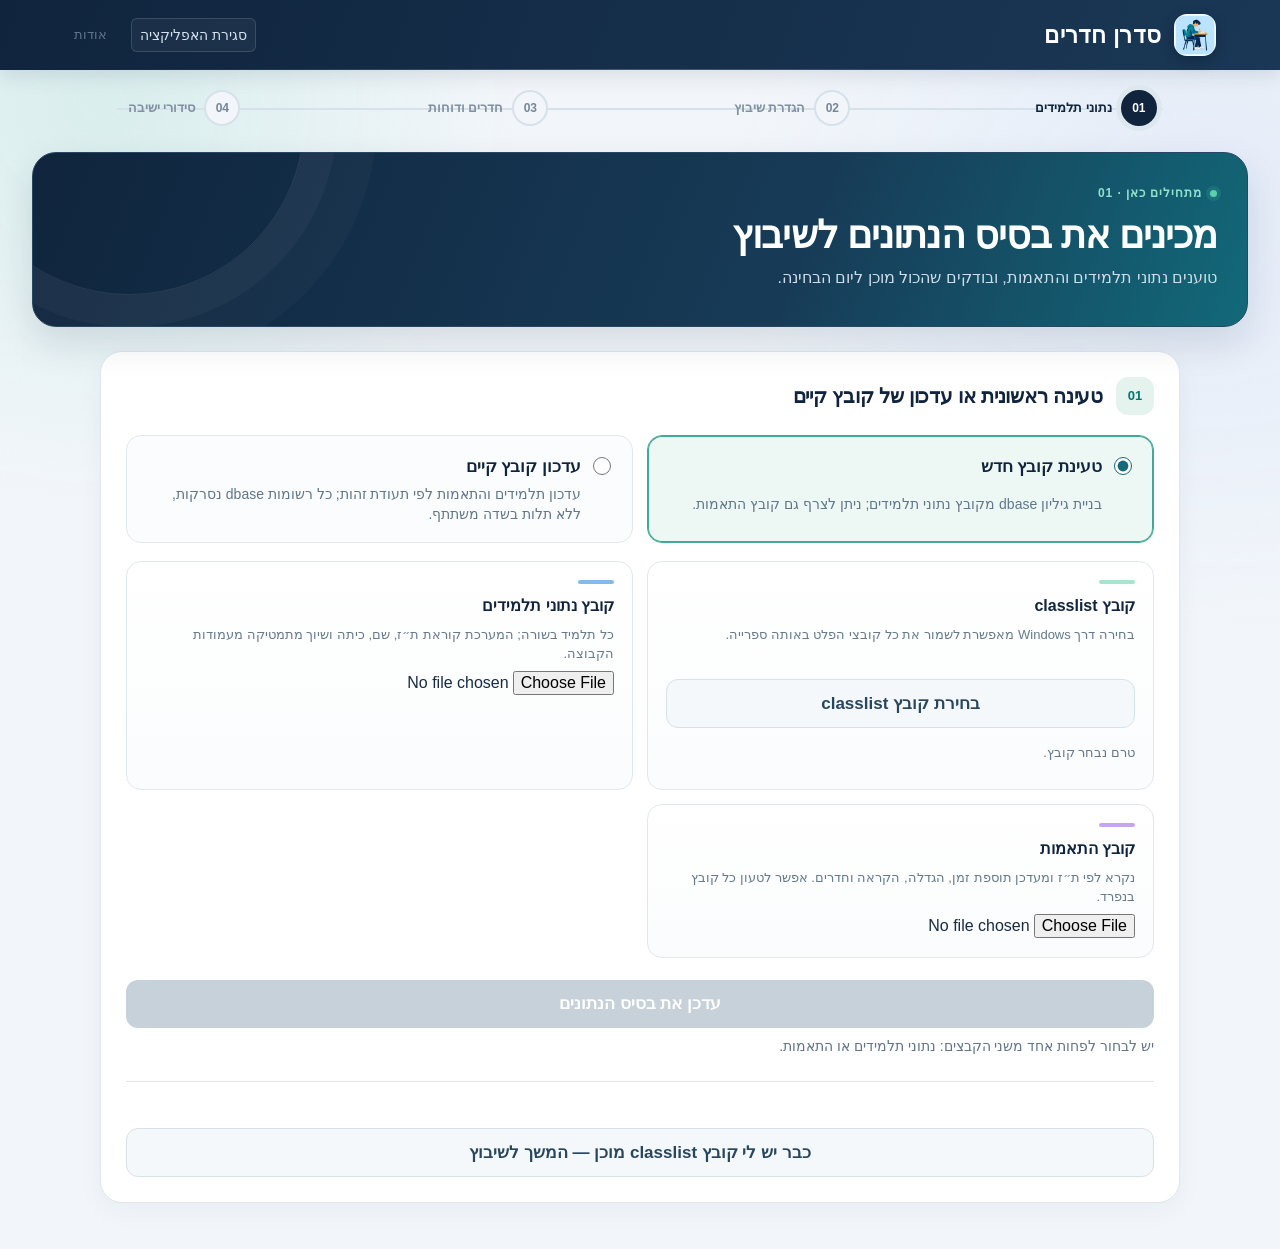
==== web/index.html @ 711d1ab4 "Release v28: handle co-taught math assignments" ====
<!doctype html>
<html lang="he" dir="rtl">
<head>
  <meta charset="utf-8">
  <meta name="viewport" content="width=device-width,initial-scale=1">
  <title>אפליקציה לשיבוץ חדרים לנבחנים</title>
  <link rel="stylesheet" href="style.css">
  <meta name="app-token" content="__TOKEN__">
</head>
<body>
  <header>
    <div class="brand"><img id="appIcon" class="mark" src="app_icon.png" alt="" width="42" height="42"><b>סדרן חדרים</b></div>
    <div class="header-actions">
      <button id="exit" class="smallbutton" type="button">סגירת האפליקציה</button>
      <button id="about" class="about-button" type="button" aria-haspopup="dialog" aria-controls="aboutDialog">אודות</button>
    </div>
  </header>
  <nav class="journey" aria-label="שלבי העבודה">
    <ol>
      <li data-journey="databaseScreen" aria-current="step"><span>01</span><b>נתוני תלמידים</b></li>
      <li data-journey="mainScreen"><span>02</span><b>הגדרת שיבוץ</b></li>
      <li data-journey="roomMapScreen"><span>03</span><b>חדרים ודוחות</b></li>
      <li data-journey="seatingScreen"><span>04</span><b>סידורי ישיבה</b></li>
    </ol>
  </nav>
  <main id="databaseScreen">
    <div class="intro database-intro">
      <span class="eyebrow">מתחילים כאן · 01</span>
      <h1>מכינים את בסיס הנתונים לשיבוץ</h1>
      <p>טוענים נתוני תלמידים והתאמות, ובודקים שהכול מוכן ליום הבחינה.</p>
    </div>
    <section class="panel database-panel">
      <div class="step"><span>01</span><h2>טעינה ראשונית או עדכון של קובץ קיים</h2></div>
      <div class="database-mode" role="radiogroup" aria-label="סוג עדכון בסיס הנתונים">
        <label><input type="radio" name="databaseMode" value="new" checked><b>טעינת קובץ חדש</b><span>בניית גיליון dbase מקובץ נתוני תלמידים; ניתן לצרף גם קובץ התאמות.</span></label>
        <label><input type="radio" name="databaseMode" value="update"><b>עדכון קובץ קיים</b><span>עדכון תלמידים והתאמות לפי תעודת זהות; כל רשומות dbase נסרקות, ללא תלות בשדה משתתף.</span></label>
      </div>
      <div class="database-files">
        <div class="file-card"><b>קובץ classlist</b><span>בחירה דרך Windows מאפשרת לשמור את כל קובצי הפלט באותה ספרייה.</span><button id="chooseDatabaseBase" type="button" class="secondary compact-button">בחירת קובץ classlist</button><p id="databaseBaseSelection" class="help">טרם נבחר קובץ.</p></div>
        <label class="file-card"><b>קובץ נתוני תלמידים</b><span>כל תלמיד בשורה; המערכת קוראת ת״ז, שם, כיתה ושיוך מתמטיקה מעמודות הקבוצה.</span><input id="studentDataFile" type="file" accept=".xlsx,.xlsm"></label>
        <label class="file-card"><b>קובץ התאמות</b><span>נקרא לפי ת״ז ומעדכן תוספת זמן, הגדלה, הקראה וחדרים. אפשר לטעון כל קובץ בנפרד.</span><input id="accommodationDataFile" type="file" accept=".xlsx,.xlsm"></label>
      </div>
      <div id="databaseError" class="error" role="alert" hidden></div>
      <button id="processDatabase" class="primary" disabled>עדכן את בסיס הנתונים</button>
      <p id="databaseStatus" class="note" role="status" aria-live="polite">יש לבחור לפחות אחד משני הקבצים: נתוני תלמידים או התאמות.</p>
      <div id="databaseSuccess" class="success" hidden><b>קובץ בסיס הנתונים מוכן.</b><p id="databaseDetails"></p><div class="button-row"><button id="openDatabaseOutput" class="secondary">פתח תיקיית פלט</button><button id="continueWithDatabase" class="primary">המשך לשיבוץ עם הקובץ המעודכן</button></div></div>
      <hr>
      <button id="skipDatabase" class="secondary">כבר יש לי קובץ classlist מוכן — המשך לשיבוץ</button>
    </section>
  </main>
  <main id="mainScreen" hidden>
    <div class="intro">
      <div class="title-and-grade">
        <div class="hero-title"><span class="eyebrow">מרכז השליטה ליום הבחינה</span><h1>שיבוץ מדויק. יום בחינה מסודר.</h1></div>
        <section class="title-grade-picker" aria-labelledby="gradeTitle">
          <b id="gradeTitle">מבחן שכבה</b>
          <div class="grade-options" role="radiogroup" aria-label="מבחן שכבה">
            <label><input type="radio" name="grade" value="י׳"> י׳</label>
            <label><input type="radio" name="grade" value="י״א"> י״א</label>
            <label><input type="radio" name="grade" value="י״ב"> י״ב</label>
          </div>
        </section>
      </div>
      <p>כל הנתונים, החדרים והדוחות הנחוצים — בתהליך אחד ברור.</p>
      <section class="schedule-compact" aria-labelledby="scheduleTitle">
          <div class="schedule-compact-header"><div><b id="scheduleTitle">חישובי זמני הבחינה</b><span>שינוי שעת התחלה או משך הבחינה מעדכן ושומר מיד</span></div><div class="schedule-header-actions"><button id="makeSchedulePdf" type="button" class="smallbutton schedule-pdf-button">צור PDF</button><button id="resetSchedule" type="button" class="smallbutton">איפוס</button></div></div>
          <form id="scheduleForm">
            <div class="schedule-wrap">
              <table class="schedule-table">
                <thead><tr><th>נתון</th><th>3א</th><th>3 יחידות</th><th>4 יחידות</th><th>5 יחידות</th></tr></thead>
                <tbody>
                  <tr class="schedule-input-row"><th>שעת התחלה</th><td><input id="start-3a" type="time" value="10:25" required aria-label="שעת התחלה 3א"></td><td><input id="start-3" type="time" value="08:45" required aria-label="שעת התחלה 3 יחידות"></td><td><input id="start-4" type="time" value="08:45" required aria-label="שעת התחלה 4 יחידות"></td><td><input id="start-5" type="time" value="10:35" required aria-label="שעת התחלה 5 יחידות"></td></tr>
                  <tr class="schedule-input-row"><th>משך בדקות</th><td><input id="duration-3a" type="number" min="1" max="600" value="100" required aria-label="משך 3א"></td><td><input id="duration-3" type="number" min="1" max="600" value="100" required aria-label="משך 3 יחידות"></td><td><input id="duration-4" type="number" min="1" max="600" value="160" required aria-label="משך 4 יחידות"></td><td><input id="duration-5" type="number" min="1" max="600" value="130" required aria-label="משך 5 יחידות"></td></tr>
                  <tr><th>סיום ללא תוספת</th><td id="end-3a-0">—</td><td id="end-3-0">—</td><td id="end-4-0">—</td><td id="end-5-0">—</td></tr>
                  <tr><th>תוספת 25%</th><td id="end-3a-25">—</td><td id="end-3-25">—</td><td id="end-4-25">—</td><td id="end-5-25">—</td></tr>
                  <tr><th>תוספת 33%</th><td id="end-3a-33">—</td><td id="end-3-33">—</td><td id="end-4-33">—</td><td id="end-5-33">—</td></tr>
                  <tr><th>תוספת 50%</th><td id="end-3a-50">—</td><td id="end-3-50">—</td><td id="end-4-50">—</td><td id="end-5-50">—</td></tr>
                </tbody>
              </table>
            </div>
            <p id="scheduleSaveStatus" class="help" role="status" aria-live="polite"></p>
          </form>
      </section>
    </div>
    <div class="workspace">
      <section class="panel">
        <div class="step"><span>02</span><h2>קובץ התלמידים</h2></div>
        <div id="gradeGate" class="info"><b>יש לבחור תחילה את שכבת המבחן בראש המסך.</b></div>
        <button id="chooseClasslist" type="button" class="secondary">בחירת קובץ classlist</button>
        <div id="fileinfo" aria-live="polite"></div>
        <p class="note">השיבוץ מתבצע בגיליון dbase עבור תלמידים המסומנים 1 בעמודה J. שיבוצים קודמים של משתתפים יוחלפו.</p>

        <div class="step"><span>03</span><h2>כללי השיבוץ</h2></div>
        <form id="settings">
          <div class="field"><label for="normal">תקרה רגילה לתלמידים בחדר</label><input id="normal" type="number" min="1" max="100" value="29" required></div>
          <div class="field"><label for="maximum">תקרה מרבית בחדר החורג</label><input id="maximum" type="number" min="1" max="100" value="32" required></div>
          <div class="field"><label for="percent">אחוז מרבי של חדרים חורגים</label><input id="percent" type="number" min="0" max="100" value="30" required></div>
          <div class="field"><label for="level">תלמידים מאותה רמת לימוד בחדר</label><input id="level" type="number" min="1" max="100" value="16" required></div>
          <div class="field"><label for="limit">מספר חדרים מרבי כולל</label><input id="limit" type="number" min="1" max="25" value="25" required></div>
          <div class="field select-field"><label for="singleDesk"><b>בודד בשולחן</b></label><select id="singleDesk"><option value="no" selected>לא</option><option value="yes">כן - מבחן מתכונת</option></select></div>
          <div id="singleDeskInfo" class="info single-desk-info" hidden><b>מצב מבחן מתכונת</b><p>החדרים המיוחדים נשארים ללא שינוי. בשאר החדרים ישובצו עד 20 תלמידים, עם יעד של עד 10 מכל סוג יחידות והקלה עד 13 לצמצום חדרים ופיצולי מורים. לצורך הספירה 3 ו־3א נחשבים סוג אחד.</p></div>
          <p class="note">מכסת החריגה מחושבת מחדרים רגילים בלבד, בעיגול מטה. חדרי כיתות 7 והחדרים המיוחדים אינם נכללים.</p>
          <details open><summary>כללים נוספים</summary><ul><li>עמודה L בלבד משמשת לסימון תלמידי חדר מצומצם; עמודה K נשמרת לשימוש עתידי.</li><li>לאחר טעינת הקובץ המערכת מציגה את מספר תלמידי החדר המצומצם ומבקשת לבחור חדר אחד או שניים.</li><li>בשני חדרים מצומצמים הפער יהיה עד 3 תלמידים; תלמידי 4/5 ירוכזו יחד ככל האפשר, ותלמידי 4/5 עם 33%/50% תוספת זמן יהיו באותו חדר.</li><li>תלמידי 4/5 עם 33%/50% תוספת זמן יוצגו לבחירת שיבוץ: הוספה למצומצם או ריכוז יחד ככל האפשר בחדרים אחרים.</li><li>חדר נפרד לפי עמודה M נשמר ללא שינוי ואינו דורש אישור נוסף.</li><li>במצב רגיל אין ערבוב 3 ו־3א בחדרים רגילים.</li><li>כל כיתת י7, יא7 או יב7 בחדר נפרד, בסוף החדרים הרגילים.</li><li>עד שני חדרים לקבוצת מורה ויחידות עם עד 32 תלמידים רגילים; עד שלושה לקבוצה גדולה יותר.</li><li>עד שלושה מורים עם קבוצות המפוצלות לשלושה חדרים.</li><li>במצב „בודד בשולחן” ניתן לשלב יותר משני סוגי יחידות בחדר, ו־3 עם 3א נספרים יחד.</li><li>השורות והמאקרו נשמרים. המאקרו אינו מורץ.</li></ul></details>
          <div id="special"></div>
        </form>
        <button id="run" class="primary" disabled>חשב שיבוץ</button>
        <button id="cancel" class="secondary" hidden>ביטול החישוב</button>
        <p id="status" role="status" aria-live="polite">בחרו קובץ כדי להתחיל.</p>
      </section>

      <section class="panel results">
        <div class="step"><span>04</span><h2>תוצאות השיבוץ</h2></div>
        <div id="error" class="error" role="alert" hidden></div>
        <div id="results"><div class="empty"><span>▦</span><h3>תוצאות השיבוץ יוצגו כאן לאחר החישוב.</h3></div></div>
        <div id="adjust" hidden>
          <hr><h2>התאמת מספר החדרים</h2>
          <p class="note">תמיד ביחס לתוצאת הבסיס. החדרים הייעודיים והמיוחדים נשארים נפרדים.</p>
          <div class="controls"><label><input type="radio" name="op" value="add" checked> הוספה</label><label><input type="radio" name="op" value="remove"> הורדה</label><label for="delta">מספר חדרים</label><input id="delta" type="number" min="1" max="24" value="2"></div>
          <p id="target"></p><button id="rebalance" class="primary">חשב מחדש ואזן</button><button id="reset" class="secondary">חזרה לשיבוץ המקורי</button>
        </div>
        <button id="openAssignmentOutput" class="primary" hidden>פתח תיקיית פלט</button>
                <p class="note">קובץ המקור נשאר ללא שינוי. תוצאות נוסחאות תלויות מתעדכנות בפתיחה ב־Excel.</p>

        <section id="matrixCopySection" class="envelopes" hidden>
          <hr><h2>מטריצת מורים וחדרים להדפסה</h2>
          <p class="note">הקובץ יהיה עותק PDF של המטריצה המוצגת במסך.</p>
          <button id="makeMatrixPdf" class="secondary">הפק מטריצת מורים וחדרים PDF</button>
          <p id="matrixPdfStatus" class="note" role="status" aria-live="polite"></p>
          <div id="matrixPdfSuccess" class="success" hidden><b>מטריצת המורים והחדרים מוכנה.</b><p id="matrixPdfDetails"></p><div class="button-row"><button id="openMatrixOutput" class="primary">פתח תיקיית פלט</button></div></div>
        </section>

        <section id="envelopeSection" class="envelopes" hidden>
          <hr><div class="step"><span>05</span><h2>הכנת דפי מעטפות</h2></div>
          <p class="note">נוצר עמוד A4 נפרד לכל חדר ובו רשימת הנבחנים וסיכום לפי יחידות לימוד.</p>
          <div class="envelope-grid envelope-grid-single">
            <div class="selected-grade-summary info">מבחן שכבה שנבחר: <b id="selectedGradeDisplay">טרם נבחרה</b></div>
            <fieldset>
              <legend>הערות לחדרים</legend>
              <div id="noteRows"></div>
              <button id="addNote" type="button" class="smallbutton">הוסף הערה נוספת</button>
              <p class="help">אפשר להוסיף עד שתי הערות. ההערה תופיע רק בחדר שנבחר.</p>
            </fieldset>
          </div>
          <button id="makePdf" class="primary" disabled>הפק דפי מעטפות PDF</button>
          <p id="pdfStatus" class="note" role="status" aria-live="polite"></p>
          <div id="pdfSuccess" class="success" hidden><b>דפי המעטפות מוכנים.</b><p id="pdfDetails"></p><div class="button-row"><button id="openOutput" class="primary">פתח תיקיית פלט</button></div></div>
        </section>
        <button id="next" class="primary next-button" hidden disabled>הבא: הגדרת מספרי החדרים</button>
        <p id="nextHelp" class="help" hidden>כפתור „הבא” יופעל לאחר הפקת דפי המעטפות.</p>
      </section>
    </div>
  </main>
  <main id="roomMapScreen" hidden>
    <div class="intro">
      <span class="eyebrow">שלב 06</span>
      <h1>הגדרת חדרי הבחינה</h1>
      <p>התאימו לכל מספר פנימי בשיבוץ את מספר החדר הפיזי בבית הספר, ולאחר מכן הפיקו דוח נפרד לכל מורה.</p>
    </div>
    <section class="panel room-map-panel">
      <div class="step"><span>06</span><h2>מספרי חדרים למבחן</h2></div>
      <p id="roomMapSummary" class="info"></p>
      <p class="note">כל השדות חובה, וכל חדר בחינה חייב להיות ייחודי. ניתן להזין מספר בלבד או תיאור כמו „י1 121”.</p>
      <div id="roomMapError" class="error" role="alert" hidden></div>
      <div class="room-map-wrap">
        <table class="room-map-table">
          <thead><tr><th>חדר מספר</th><th>חדר בחינה</th></tr></thead>
          <tbody id="roomMapRows"></tbody>
        </table>
      </div>
      <div class="wizard-actions">
        <button id="back" class="secondary">חזרה לתוצאות</button>
        <button id="makeTeacherReports" class="primary" disabled>שיבוץ תלמידים</button>
      </div>
      <p id="teacherReportsStatus" class="note" role="status" aria-live="polite"></p>
      <div id="teacherReportsSuccess" class="success" hidden><b>דוחות המורים, רשימת ההקראה וקובץ Excel המעודכן מוכנים.</b><p id="teacherReportsDetails"></p><div id="teacherFileList" class="teacher-file-list"></div><div class="button-row reports-buttons"><button id="openTeacherReports" class="primary">פתח תיקיית דוחות</button><button id="backAfterReports" class="secondary">חזרה לתוצאות</button><button id="nextToSeating" class="primary">הבא: קביעת מקומות ישיבה</button></div></div>
    </section>
  </main>
  <main id="seatingScreen" hidden>
    <div class="intro">
      <span class="eyebrow">שלב 07</span>
      <h1>קביעת מקומות ישיבה בחדרי הבחינה</h1>
      <p>המערכת מפרידה ככל האפשר בין תלמידים מאותן יחידות ומפיקה קובץ PDF אחד, עם עמוד A4 לרוחב לכל חדר שאינו חדר מיוחד.</p>
    </div>
    <section class="panel seating-panel">
      <div class="step"><span>07</span><h2>הפקת סידורי הישיבה</h2></div>
      <div class="info"><b>כללי הסידור</b><p>3 ו־3א נחשבים אותה רמה. תלמידים מאותה רמה אינם יושבים זה לצד זה, משני צדי מעבר או באלכסון. תלמיד המסומן 1 בעמודה N משובץ בשורה הקדמית. חדרים מיוחדים אינם נכללים.</p></div>
      <div id="seatingError" class="error" role="alert" hidden></div>
      <div class="wizard-actions"><button id="backToRoomMap" class="secondary">חזרה למספרי החדרים</button><button id="makeSeatingPlans" class="primary">הפק סידורי ישיבה</button></div>
      <p id="seatingStatus" class="note" role="status" aria-live="polite"></p>
      <div id="seatingSuccess" class="success" hidden><b>סידורי הישיבה מוכנים.</b><p id="seatingDetails"></p><div id="seatingFileList" class="teacher-file-list"></div><div class="button-row"><button id="openSeatingOutput" class="primary">פתח תיקיית פלט</button></div></div>
    </section>
  </main>
  <dialog id="aboutDialog" class="about-dialog" aria-labelledby="aboutTitle">
    <div class="about-heading"><h2 id="aboutTitle">אודות סדרן חדרים</h2><button id="closeAbout" class="about-close" type="button" aria-label="סגירת חלון אודות" autofocus>×</button></div>
    <p>אפליקציה לשיבוץ חדרים לנבחנים ולהכנת קובצי הבחינה.</p>
    <dl class="about-details">
      <div><dt>גרסה</dt><dd><b dir="ltr">28.0.0</b></dd></div>
      <div><dt>נוצר על ידי</dt><dd>אסי וינברגר ואייל שיף</dd></div>
      <div><dt>מערכת הפעלה</dt><dd>Windows 10 / 11, ‏64 ביט</dd></div>
    </dl>
    <h3>מה אפשר לעשות באפליקציה?</h3>
    <p>עדכון בסיס נתוני התלמידים, שיבוץ לפי כללי הבחינה, חישוב זמני הבחינה, הפקת מטריצת מורים וחדרים, דפי מעטפות, דוחות מורים, רשימת הקראה וסידורי ישיבה.</p>
    <h3>נתונים וקובצי פלט</h3>
    <p>הנתונים מעובדים במחשב המקומי בלבד. קובץ המקור נשמר ללא שינוי. הקבצים שנוצרים נשמרים לצד קובץ ה־classlist שנבחר דרך חלון Windows; כשאין נתיב מקור, הם נשמרים בתיקיית Output של האפליקציה. כפתורי „פתח תיקיית פלט” מציגים את הקבצים שנוצרו.</p>
    <p class="note">בעת דיווח על תקלה, ציינו את מספר הגרסה המופיע כאן.</p>
  </dialog>
  <script src="ui.js"></script>
</body>
</html>
---- web/style.css ----
:root{font-family:Arial,sans-serif;color:#193149;background:#eef3f8;font-size:16px;line-height:1.6}*{box-sizing:border-box}body{margin:0;min-height:100vh;display:flex;flex-direction:column}header{background:#fff;border-bottom:1px solid #dbe5ed;display:flex;justify-content:space-between;align-items:center;padding:18px 5vw}.brand{display:flex;align-items:center;gap:12px}.brand b{font-size:26px;line-height:1}.brand small{display:block;font-size:14px;color:#5b7187}.mark{width:42px;height:42px;display:block;object-fit:cover;border-radius:12px;flex:none}.privacy{font-size:14px;color:#43667c}main{max-width:1440px;width:100%;padding:34px 32px;margin:0 auto;flex:1}.eyebrow{font-size:14px;color:#176878;font-weight:bold}h1{font-size:34px;line-height:1.25;margin:8px 0}p{margin:8px 0;color:#51677d}.intro{margin-bottom:28px}.workspace{display:grid;grid-template-columns:minmax(360px,460px) minmax(0,1fr);gap:26px;align-items:start}.panel{background:#fff;border:1px solid #dce6ef;border-radius:18px;padding:26px;box-shadow:0 5px 20px #163d6406}.step{display:flex;align-items:center;gap:12px;margin-bottom:18px}.step>span{font-size:14px;font-weight:bold;color:#287080;border:1px solid #cfe0e9;padding:2px 8px;border-radius:7px}h2{font-size:20px;margin:0}.drop{display:flex;align-items:center;text-align:center;flex-direction:column;border:2px dashed #a9c4d6;border-radius:12px;background:#f5f9fc;padding:25px 15px;cursor:pointer}.drop:hover,.drop.over{border-color:#146d82;background:#eef8fa}.drop>span:not(.upload){font-size:14px;color:#567085}.upload{font-size:32px;color:#176878}.drop input{max-width:100%;font-size:14px;margin-top:16px}.field{display:flex;justify-content:space-between;align-items:center;gap:14px;margin:12px 0}.field label{font-size:15px}.field input[type=number]{width:80px;padding:9px;border:1px solid #b6c9d7;border-radius:7px;font-size:16px;color:#193149}.field input[type=checkbox]{width:20px;height:20px;accent-color:#176878}.note{font-size:14px;color:#60768b}.settings-section{padding:10px 0;border-bottom:1px solid #e3ebf1}.primary,.secondary{width:100%;font-size:17px;font-weight:bold;border:0;border-radius:9px;padding:13px 18px;cursor:pointer;margin-top:22px}.primary{background:#163d64;color:white}.primary:hover{background:#20557e}.primary:disabled{background:#c2cdd7;cursor:not-allowed}.secondary{background:#e9f1f7;color:#193149}.empty{text-align:center;padding:85px 30px}.empty>span{font-size:70px;color:#bfd0df}.empty h3{font-size:22px;margin:12px 0}.empty p{max-width:360px;margin:auto}.summary{display:grid;grid-template-columns:repeat(3,1fr);gap:12px;margin:20px 0}.stat{background:#f0f6fa;padding:16px;border-radius:10px}.stat b{font-size:30px;display:block;line-height:1.2;color:#163d64}.stat span{font-size:14px;color:#577085}.success,.error,.info{border-radius:9px;padding:12px 15px;font-size:15px;margin:14px 0}.success{background:#e9f7f0;color:#205c44}.error{background:#fff0ed;color:#9c3529}.info{background:#eef4fb;color:#315977}.tablewrap{overflow-x:auto}table{width:100%;border-collapse:collapse;font-size:15px}th{text-align:right;color:#61798f;font-weight:normal;background:#f6f8fa}td,th{padding:12px 9px;border-bottom:1px solid #e3ebf1}tbody tr:hover{background:#f8fbfd}.loadbar{height:5px;background:#e3edf4;border-radius:5px;overflow:hidden}.loadbar span{height:100%;width:40%;display:block;background:#27788f;animation:progress 1.6s infinite}@keyframes progress{to{transform:translateX(-250%)}}details{margin-top:16px}summary{cursor:pointer;color:#315977;font-weight:bold}footer{font-size:14px;color:#647a8d;margin-top:24px;text-align:center}#fileinfo{margin:16px 0 28px;overflow-wrap:anywhere}#status{font-size:14px;white-space:pre-line}button:focus-visible,input:focus-visible,select:focus-visible,summary:focus-visible{outline:3px solid #e8a62f;outline-offset:3px}.badge{font-size:13px;background:#fff1d5;color:#82561b;border-radius:5px;padding:2px 5px}a.download{display:block;text-align:center;text-decoration:none}@media(max-width:850px){.workspace{grid-template-columns:1fr}main{padding:24px 16px}h1{font-size:28px}.panel{padding:20px}.privacy{max-width:140px}.empty{padding:40px 15px}.summary{gap:7px}.stat{padding:12px}}

.controls{display:flex;align-items:center;gap:14px;flex-wrap:wrap;margin-top:16px}.controls input[type=number]{width:75px;font-size:16px;padding:8px}.smallbutton{font-size:14px;padding:8px;border:1px solid #bccbd8;border-radius:6px;background:white;color:#23435f}#error{white-space:pre-line}header{gap:12px;flex-wrap:wrap}li{margin:7px 0}hr{border:0;border-top:1px solid #dde5ed;margin:24px 0}
.matrix-section{margin:24px 0}.matrix-section h3{font-size:20px;margin:0}.matrixwrap{direction:rtl;overflow:auto;max-width:100%;max-height:560px;border:1px solid #9eb3c4;border-radius:9px;background:white}.matrix{direction:rtl;width:max-content;min-width:100%;border-collapse:separate;border-spacing:0;font-size:14px}.matrix th,.matrix td{min-width:46px;height:36px;padding:6px;border-left:1px solid #aab7c2;border-bottom:1px solid #aab7c2;text-align:center;background:#fff}.matrix thead th{position:sticky;top:0;z-index:5;background:#c9dff0;color:#17324d;font-weight:bold}.matrix .sticky-name{position:sticky;right:0;min-width:150px;max-width:150px;text-align:right;z-index:3;background:#fff}.matrix .sticky-unit{position:sticky;right:150px;min-width:65px;z-index:3;background:#fff}.matrix .sticky-total{position:sticky;right:215px;min-width:65px;z-index:3;background:#fff}.matrix thead .sticky-name,.matrix thead .sticky-unit,.matrix thead .sticky-total{z-index:8;background:#c9dff0}.matrix td.total,.matrix tr.grand th,.matrix tr.grand td{background:#fff200;font-weight:bold}.matrix .over{background:#ffd7d2!important;color:#8b241c;font-weight:bold}.matrix .check{background:#e5f3df;font-weight:bold}.matrix tbody tr:hover td,.matrix tbody tr:hover th{filter:brightness(.97)}
.envelopes{margin-top:26px}.envelope-grid{display:grid;grid-template-columns:minmax(190px,.7fr) minmax(300px,1.3fr);gap:16px}.envelopes fieldset{border:1px solid #d5e1ea;border-radius:12px;padding:16px;min-width:0}.envelopes legend{font-weight:bold;color:#274b68;padding:0 7px}.grade-options{display:flex;gap:9px;flex-wrap:wrap}.grade-options label{border:1px solid #b8cbd9;border-radius:8px;padding:9px 13px;background:#f8fbfd;cursor:pointer}.grade-options input{width:18px;height:18px;vertical-align:middle;accent-color:#163d64}.help{font-size:13px;color:#62798d}.note-row{display:grid;grid-template-columns:110px minmax(180px,1fr) auto;gap:8px;align-items:start;margin-bottom:12px}.note-row label{display:grid;grid-template-rows:24px 42px auto;gap:4px;font-size:14px}.note-row select,.note-row input{font:inherit;color:#193149;border:1px solid #b6c9d7;border-radius:7px;padding:9px;width:100%;height:42px;background:white}.note-row small{font-size:12px;color:#6a7f91;text-align:left}.note-row .smallbutton{height:42px;margin:28px 0 0}.button-row{display:grid;grid-template-columns:repeat(3,1fr);gap:9px}.button-row .primary,.button-row .secondary{margin-top:8px;font-size:15px;padding:10px}body>footer{background:#fff;border-top:1px solid #dbe5ed;padding:14px 20px;margin:24px 0 0;color:#526b80;font-weight:bold}@media(max-width:700px){.envelope-grid{grid-template-columns:1fr}.note-row{grid-template-columns:1fr}.note-row .smallbutton{margin:0}.button-row{grid-template-columns:1fr}}
.next-button{margin-top:30px}.room-map-panel{max-width:820px;margin:0 auto}.room-map-wrap{max-height:52vh;overflow:auto;border:1px solid #afbfcc;border-radius:10px}.room-map-table{table-layout:fixed}.room-map-table th{position:sticky;top:0;z-index:2;background:#c9dff0;color:#17324d;font-weight:bold;text-align:center}.room-map-table td{text-align:center;padding:8px}.room-map-table td:first-child{width:38%;font-weight:bold;background:#f6f9fb}.room-map-table input{width:min(100%,320px);font:inherit;color:#193149;border:1px solid #9eb4c5;border-radius:7px;padding:9px 11px;background:#fff}.room-map-table input:invalid{border-color:#b64a3b}.wizard-actions{display:grid;grid-template-columns:1fr 2fr;gap:12px;margin-top:18px}.wizard-actions .primary,.wizard-actions .secondary{margin-top:0}@media(max-width:600px){.wizard-actions{grid-template-columns:1fr}.room-map-table td:first-child{width:32%}}
.reports-buttons{grid-template-columns:repeat(2,1fr)}@media(max-width:600px){.reports-buttons{grid-template-columns:1fr}}
.teacher-file-list{max-height:180px;overflow:auto;background:#fff;border:1px solid #cae2d6;border-radius:8px;padding:9px 14px;margin:10px 0}.teacher-file-list ul{margin:5px 0;padding-right:22px}.teacher-file-list li{font-size:13px;overflow-wrap:anywhere}

.schedule-panel{max-width:1050px;margin:0 auto}.schedule-wrap{overflow-x:auto;border:1px solid #9eb3c4;border-radius:10px}.schedule-table{table-layout:fixed;min-width:720px}.schedule-table th,.schedule-table td{text-align:center;border-left:1px solid #aab7c2}.schedule-table thead th{background:#bdd7ee;color:#17324d;font-weight:bold}.schedule-table tbody th{width:210px;text-align:right;background:#f5f8fb;font-weight:bold}.schedule-table input{width:100%;min-width:92px;text-align:center;font:inherit;font-weight:bold;color:#193149;border:1px solid #9eb4c5;border-radius:7px;padding:8px;background:#fff}.schedule-table td:not(:has(input)){font-weight:bold;font-size:17px}.schedule-actions{display:grid;grid-template-columns:1fr 2fr;gap:12px;margin-top:20px}.schedule-actions .primary,.schedule-actions .secondary{margin-top:0}@media(max-width:650px){.schedule-actions{grid-template-columns:1fr}.schedule-table{min-width:660px}}

.title-and-grade{display:flex;align-items:center;gap:24px;flex-wrap:wrap}.title-and-grade h1{margin-left:0}.title-grade-picker{display:flex;align-items:center;gap:10px;padding-right:20px;border-right:1px solid #d3e0e9}.title-grade-picker>b{font-size:34px;line-height:1.25;white-space:nowrap;color:#193149}.title-grade-picker .grade-options{gap:6px}.title-grade-picker .grade-options label{display:flex;align-items:center;justify-content:center;gap:4px;min-width:58px;min-height:38px;padding:5px 9px;border-color:#c7d7e3;background:#fff;font-weight:bold}.title-grade-picker .grade-options label:has(input:checked){border-color:#176878;background:#eaf5f7;color:#124e5c;box-shadow:inset 0 0 0 1px #176878}.title-grade-picker .grade-options input{width:16px;height:16px}.schedule-compact{width:50%;max-width:680px;min-width:560px;margin-top:20px;padding:14px 16px;overflow:hidden;background:#fff;border:1px solid #dce6ef;border-radius:16px;box-shadow:0 5px 20px #163d6406}.schedule-compact-header{display:flex;align-items:flex-start;justify-content:space-between;gap:12px;margin-bottom:10px}.schedule-compact-header>div:first-child{display:flex;flex-direction:column;line-height:1.35}.schedule-compact-header b{font-size:16px;color:#193149}.schedule-compact-header span{font-size:12px;color:#60768b;margin-top:2px}.schedule-header-actions{display:flex;direction:rtl;gap:7px;flex-shrink:0}.schedule-compact-header .smallbutton{white-space:nowrap;color:#315977;background:#f8fbfd;padding:6px 9px}.schedule-compact-header .schedule-pdf-button{background:#163d64;color:#fff;border-color:#163d64}.schedule-compact-header .schedule-pdf-button:hover{background:#20557e}.schedule-compact-header .schedule-pdf-button:disabled{background:#c2cdd7;border-color:#c2cdd7}.schedule-compact .schedule-wrap{border:1px solid #d7e3ec;border-radius:9px;overflow-x:auto}.schedule-compact .schedule-table{width:100%;min-width:520px;table-layout:fixed;font-size:12px}.schedule-compact .schedule-table th,.schedule-compact .schedule-table td{height:30px;padding:3px 5px;border-left:1px solid #d7e3ec;border-bottom:1px solid #e3ebf1;text-align:center}.schedule-compact .schedule-table tr:last-child>*{border-bottom:0}.schedule-compact .schedule-table tr>*:last-child{border-left:0}.schedule-compact .schedule-table thead th{background:#d8e8f4;color:#17324d;font-size:12px;font-weight:bold}.schedule-compact .schedule-table tbody th{width:124px;text-align:right;background:#f5f8fb;color:#38536a;font-weight:bold;white-space:nowrap}.schedule-compact .schedule-table tbody tr:nth-child(even):not(.schedule-input-row) td{background:#f8fbfd}.schedule-compact .schedule-table input{width:100%;min-width:62px;height:25px;padding:1px 3px;text-align:center;font:inherit;font-size:12px;font-weight:bold;color:#193149;border:1px solid #afc4d3;border-radius:5px;background:#fff}.schedule-compact .schedule-table input:hover{border-color:#6e98ad}.schedule-compact .schedule-table td:not(:has(input)){font-size:13px;font-weight:bold;color:#183b59}.schedule-compact #scheduleSaveStatus{min-height:16px;margin:5px 2px 0}.select-field select{min-width:145px;padding:9px 10px;border:1px solid #b6c9d7;border-radius:7px;background:#fff;color:#193149;font-size:15px}.single-desk-info p{margin:4px 0 0;color:inherit}.envelope-grid-single{grid-template-columns:1fr}.selected-grade-summary{grid-column:1/-1;margin:0}.envelope-grid-single fieldset{width:100%}@media(max-width:900px){.schedule-compact{width:100%;max-width:none;min-width:0}.title-grade-picker{padding-right:0;border-right:0;width:100%}}@media(max-width:650px){.title-and-grade{gap:8px}.title-grade-picker{align-items:flex-start;flex-direction:column}.schedule-compact{padding:12px}.schedule-compact-header{flex-direction:column}.schedule-header-actions{align-self:stretch}.schedule-header-actions .smallbutton{flex:1}.schedule-compact .schedule-table{min-width:500px}}

.database-panel,.seating-panel{max-width:980px;margin:0 auto}.database-intro{padding-bottom:24px}.database-mode{display:grid;grid-template-columns:1fr 1fr;gap:14px;margin:18px 0}.database-mode label{display:grid;grid-template-columns:24px 1fr;column-gap:9px;align-items:start;padding:16px;border:1px solid #c3d3df;border-radius:12px;background:#f8fbfd;cursor:pointer}.database-mode label:has(input:checked){border-color:#176878;background:#edf7f8;box-shadow:inset 0 0 0 1px #176878}.database-mode input{grid-row:1/3;width:18px;height:18px;accent-color:#176878}.database-mode b{font-size:17px;color:#1f425f}.database-mode span{font-size:14px;color:#60768b;margin-top:3px}.database-files{display:grid;grid-template-columns:1fr 1fr;gap:14px}.file-card{display:flex;flex-direction:column;gap:7px;padding:17px;border:1px dashed #8eabbc;border-radius:12px;background:#fff}.file-card b{font-size:16px;color:#244a67}.file-card span{font-size:13px;color:#647a8d;min-height:38px}.file-card input{font:inherit;max-width:100%}.database-panel .button-row{grid-template-columns:1fr 1fr}.seating-panel .info p{margin:5px 0 0}@media(max-width:700px){.database-mode,.database-files,.database-panel .button-row{grid-template-columns:1fr}}

.permanent-reminder{max-width:980px}.compact-button{margin-top:8px}.choice-row,.choice-stack{display:flex;gap:12px;flex-wrap:wrap;margin-top:10px}.choice-row label,.choice-stack label{display:flex;gap:7px;align-items:center;padding:8px 11px;border:1px solid #b8cbd9;border-radius:8px;background:#fff}.choice-stack{flex-direction:column}.extra-time-box table{margin-top:10px}.extra-time-box th,.extra-time-box td{font-size:14px}.database-files .file-card .secondary{width:auto}.database-files .help{overflow-wrap:anywhere}@media(max-width:650px){.title-grade-picker>b{font-size:28px}}

/* A calm, polished control room for exam-day preparation. */
:root{font-family:"Arial", "Noto Sans Hebrew",sans-serif;color:#172b45;background:#f2f6fa;font-size:16px;line-height:1.55;--ink:#172b45;--muted:#60738a;--navy:#10243d;--navy-soft:#1a3856;--teal:#0b8387;--teal-dark:#086a73;--line:#dce5ec;--surface:#fff;--surface-tint:#f6f9fb;--accent:#a6e3d0}
body{background:radial-gradient(ellipse at 8% 8%,#d9eeed 0,transparent 26rem),radial-gradient(ellipse at 94% 18%,#e3ebf8 0,transparent 30rem),#f2f6fa;color:var(--ink)}
header{position:relative;background:linear-gradient(110deg,#10243d,#1a3856);border:0;padding:14px max(5vw,24px);color:#fff;box-shadow:0 5px 20px #10243d20}
header:after{content:"";position:absolute;bottom:0;right:5vw;left:5vw;height:1px;background:linear-gradient(90deg,transparent,#ffffff35,transparent)}
.brand{gap:13px}.brand b{color:#fff;font-size:23px;letter-spacing:.01em}.mark{border-radius:13px;box-shadow:0 4px 14px #07172866}
.header-actions{gap:9px}.header-actions #exit{color:#d5e1ed;background:#ffffff0b;border-color:#ffffff24}.header-actions #exit:hover{background:#ffffff17;color:#fff;border-color:#ffffff4d}
.about-button{color:#d4e4ee;border-color:#ffffff20;border-radius:999px;padding:7px 13px}.about-button:hover{color:#fff;background:#ffffff14;border-color:#ffffff4d}
.journey{max-width:1440px;margin:20px auto 0;padding:0 32px;width:100%}.journey ol{list-style:none;display:grid;grid-template-columns:repeat(4,minmax(0,1fr));padding:0;margin:0;position:relative;isolation:isolate}.journey ol:before{content:"";height:2px;position:absolute;z-index:-1;top:18px;right:7%;left:7%;background:#d6e1e9}.journey li{display:flex;justify-content:center;align-items:center;gap:9px;color:#8191a2;font-size:13px;padding:0 7px;margin:0;white-space:nowrap}.journey li>span{display:grid;place-items:center;width:36px;height:36px;border:2px solid #d6e1e9;border-radius:50%;background:#f2f6fa;color:#73869b;font-size:12px;font-weight:700;transition:all .18s ease}.journey li.is-current{color:var(--navy);font-weight:700}.journey li.is-current>span{background:var(--navy);border-color:var(--navy);color:#fff;box-shadow:0 0 0 5px #dce7ee}.journey li.is-complete{color:#187c71}.journey li.is-complete>span{background:#e1f4ee;border-color:#87cdb7;color:#187c71}
main{max-width:1440px;padding:26px 32px 46px}.intro{margin-bottom:24px}.eyebrow{display:inline-flex;align-items:center;gap:8px;color:#91e1ca;font-size:12px;letter-spacing:.08em;font-weight:700;text-transform:uppercase}.eyebrow:before{content:"";width:7px;height:7px;border-radius:50%;background:#5ad0ab;box-shadow:0 0 0 4px #5ad0ab25}
h1{color:var(--ink);font-size:clamp(28px,3vw,38px);letter-spacing:-.025em;line-height:1.2}.intro>p{color:var(--muted);font-size:16px}
#databaseScreen>.intro,#roomMapScreen>.intro,#seatingScreen>.intro,#mainScreen>.intro{position:relative;isolation:isolate;overflow:hidden;color:#fff;background:linear-gradient(112deg,#10243d 0%,#173b57 63%,#126979 100%);border:1px solid #284762;border-radius:24px;padding:27px 30px;box-shadow:0 16px 36px #10243d20}
#databaseScreen>.intro:after,#roomMapScreen>.intro:after,#seatingScreen>.intro:after,#mainScreen>.intro:after{content:"";position:absolute;z-index:-1;width:350px;height:350px;top:-210px;left:-80px;border:1px solid #ffffff16;border-radius:50%;box-shadow:0 0 0 32px #ffffff08,0 0 0 72px #ffffff06}
#databaseScreen>.intro h1,#roomMapScreen>.intro h1,#seatingScreen>.intro h1,#mainScreen>.intro h1{color:#fff}
#databaseScreen>.intro p,#roomMapScreen>.intro p,#seatingScreen>.intro p,#mainScreen>.intro>p{color:#d0dce7}
#mainScreen>.intro{display:grid;grid-template-columns:minmax(300px,.85fr) minmax(500px,1.15fr);grid-template-rows:auto auto;gap:5px 26px;align-items:center;padding:25px 28px}
#mainScreen .title-and-grade{grid-column:1;grid-row:1;display:flex;flex-direction:column;align-items:flex-start;gap:16px}
#mainScreen .hero-title h1{max-width:470px;margin:6px 0 0;font-size:clamp(29px,3.2vw,42px)}
#mainScreen>.intro>p{grid-column:1;grid-row:2;margin:0;max-width:450px;font-size:15px}
#mainScreen .title-grade-picker{width:100%;padding:0;border:0;display:flex;flex-direction:column;align-items:flex-start;gap:9px}
#mainScreen .title-grade-picker>b{color:#dbe7ef;font-size:14px;font-weight:600;line-height:1.4}
#mainScreen .title-grade-picker .grade-options{gap:8px}
#mainScreen .title-grade-picker .grade-options label{min-width:62px;min-height:42px;border:1px solid #ffffff35;background:#ffffff0c;color:#eef6fa;border-radius:11px}
#mainScreen .title-grade-picker .grade-options label:has(input:checked){color:#10243d;background:#a6e3d0;border-color:#a6e3d0;box-shadow:0 5px 14px #09182b40}
#mainScreen .title-grade-picker input{accent-color:#0b8387}
.schedule-compact{grid-column:2;grid-row:1/span 2;width:100%;max-width:none;min-width:0;margin:0;background:#fff;border:1px solid #ffffff70;border-radius:18px;padding:15px 17px;box-shadow:0 12px 30px #08192c35}
.schedule-compact-header b{color:var(--navy)}.schedule-compact-header span{color:var(--muted)}.schedule-compact .schedule-table thead th{background:#e9f2f5;color:#31516a}.schedule-compact .schedule-table tbody th{background:#f7f9fb;color:#496176}.schedule-compact .schedule-table td:not(:has(input)){color:#1d405c}
.workspace{gap:22px}.panel{background:var(--surface);border:1px solid #dfe7ed;border-radius:20px;padding:25px;box-shadow:0 8px 26px #18334b0b;transition:box-shadow .18s ease,border-color .18s ease}.panel:hover{border-color:#cfdae3;box-shadow:0 12px 30px #18334b12}
.step{gap:13px;margin-bottom:20px}.step>span{display:grid;place-items:center;min-width:38px;height:38px;padding:0;border:0;border-radius:12px;background:#e5f3ef;color:#08756f;font-size:13px}.step h2{color:var(--navy);font-size:20px;letter-spacing:-.01em}
.database-panel,.seating-panel,.room-map-panel{max-width:1080px;border-radius:22px}.database-mode label{background:#fbfcfd;border:1px solid #e0e8ee;border-radius:15px;padding:18px;transition:all .18s ease}.database-mode label:hover,.file-card:hover{border-color:#93c8bd;box-shadow:0 5px 16px #0d716d0c}.database-mode label:has(input:checked){background:#edf8f5;border-color:#42a994;box-shadow:inset 0 0 0 1px #42a994}.database-mode b,.file-card b{color:var(--navy)}.database-mode span,.file-card span{line-height:1.45}
.file-card{border:1px solid #dfe8ee;border-radius:15px;background:linear-gradient(180deg,#fff,#fbfcfd);padding:18px;transition:all .18s ease}.file-card:before{content:"";width:36px;height:4px;border-radius:99px;background:#a6e3d0;margin-bottom:3px}.database-files .file-card:nth-child(2):before{background:#84b9e9}.database-files .file-card:nth-child(3):before{background:#c5a6ed}
.primary,.secondary{border-radius:12px;min-height:48px;transition:transform .15s ease,box-shadow .15s ease,background .15s ease}.primary{background:linear-gradient(100deg,#0b8387,#126c80);box-shadow:0 6px 14px #0b83872b}.primary:hover{background:linear-gradient(100deg,#087177,#105a70);transform:translateY(-1px);box-shadow:0 9px 18px #0b838735}.primary:disabled{background:#c7d1d9;box-shadow:none}.secondary{border:1px solid #d6e1e8;background:#f5f8fa;color:#29465f}.secondary:hover{background:#eaf2f4;border-color:#b8d4d4;transform:translateY(-1px)}
input:not([type=radio]):not([type=checkbox]):not([type=file]),select{border-color:#cbd8e1;border-radius:9px;transition:border-color .15s ease,box-shadow .15s ease}input:not([type=radio]):not([type=checkbox]):not([type=file]):focus,select:focus{border-color:#168c87;box-shadow:0 0 0 3px #168c871c;outline:none}
.info{background:#eef6fa;color:#315977;border:1px solid #dcebf1;border-radius:13px}.success{background:#eaf7f1;color:#205c44;border:1px solid #cdebdc;border-radius:13px}.error{border:1px solid #f3cfc7;border-radius:13px}.note{line-height:1.55;color:#61758a}
details{border:1px solid #e1e9ee;border-radius:13px;padding:13px 16px;background:#fbfcfd}summary{color:#234d65}details[open] summary{margin-bottom:8px}details ul{padding-inline-start:22px}
table{border-color:#e2e9ee}th{background:#f1f6f8;color:#496277}td,th{border-color:#e5ebef}tbody tr:hover{background:#f3f9f8}.room-map-wrap,.matrixwrap,.schedule-wrap{border-color:#d8e3e9;border-radius:13px;box-shadow:0 3px 12px #10243d08}.room-map-table th,.matrix thead th{background:#e9f2f5;color:#294b63}
.empty{padding:70px 30px}.empty>span{display:grid;place-items:center;width:76px;height:76px;margin:0 auto 18px;border-radius:24px;background:#edf6f5;color:#18877e;font-size:42px}.empty h3{color:var(--navy);font-size:20px}
.summary{gap:14px}.stat{border:1px solid #e2ebef;border-radius:14px;background:linear-gradient(150deg,#f5f9fa,#edf5f5)}.stat b{color:#0b7477}.stat span{line-height:1.4}
.matrixwrap{box-shadow:0 4px 16px #10243d0a}.matrix th,.matrix td{border-color:#e0e7ec}.matrix td.total,.matrix tr.grand th,.matrix tr.grand td{background:#dff2ec;color:#124f4c}
.wizard-actions{gap:12px}.teacher-file-list{border:1px solid #dbeae4;border-radius:13px;background:#f6fbf8}.envelopes fieldset{border-color:#dce6eb;border-radius:14px}.envelopes legend{color:#274b68}
button:focus-visible,input:focus-visible,select:focus-visible,summary:focus-visible{outline:3px solid #f2b746;outline-offset:3px}
@media(max-width:950px){#mainScreen>.intro{grid-template-columns:minmax(0,1fr) minmax(0,1fr);gap:16px}.schedule-compact{grid-column:1/-1;grid-row:3}.workspace{grid-template-columns:minmax(0,1fr) minmax(0,1fr)}}
@media(max-width:700px){header{padding:13px 17px}.brand b{font-size:20px}.journey{padding:0 14px;margin-top:14px}.journey ol{grid-template-columns:repeat(4,minmax(76px,1fr));overflow-x:auto;padding:2px 0 7px}.journey ol:before{top:17px;right:12%;left:12%}.journey li{flex-direction:column;gap:3px;font-size:10px;padding:0 2px}.journey li>span{width:34px;height:34px}.journey li b{overflow:hidden;text-overflow:ellipsis;max-width:100%}main{padding:18px 14px 32px}#databaseScreen>.intro,#roomMapScreen>.intro,#seatingScreen>.intro,#mainScreen>.intro{padding:22px 20px;border-radius:20px}#mainScreen>.intro{grid-template-columns:1fr;grid-template-rows:auto;gap:10px}.schedule-compact{grid-column:1;grid-row:auto;padding:13px 11px}.workspace{grid-template-columns:1fr;gap:15px}.panel{padding:19px;border-radius:17px}.database-mode,.database-files,.database-panel .button-row{grid-template-columns:1fr}.title-grade-picker .grade-options{width:100%}.schedule-compact .schedule-table{min-width:490px}.summary{grid-template-columns:1fr 1fr}.wizard-actions{grid-template-columns:1fr}.button-row{grid-template-columns:1fr}}
@media(prefers-reduced-motion:reduce){*,*:before,*:after{scroll-behavior:auto!important;animation-duration:.01ms!important;animation-iteration-count:1!important;transition-duration:.01ms!important}}

.header-actions{display:flex;align-items:center;gap:14px;margin-inline-start:auto}
.about-button{font:inherit;font-size:13px;color:#60768b;background:transparent;border:1px solid transparent;border-radius:6px;padding:7px 9px;cursor:pointer}
.about-button:hover{color:#193149;background:#f0f5f9;border-color:#dbe5ed}
.about-dialog{width:min(560px,calc(100% - 32px));max-height:calc(100dvh - 40px);overflow:auto;border:1px solid #dce6ef;border-radius:16px;padding:24px;color:#193149;background:#fff;box-shadow:0 12px 48px #163d6433;line-height:1.6}
.about-dialog::backdrop{background:#102b4566}
.about-heading{display:flex;align-items:center;justify-content:space-between;gap:12px}
.about-close{font:inherit;font-size:24px;line-height:1;width:36px;height:36px;border:1px solid #dbe5ed;border-radius:7px;color:#51677d;background:#f6f8fa;cursor:pointer;flex-shrink:0}
.about-details{margin:18px 0;padding:12px 16px;border-radius:10px;background:#f0f6fa}
.about-details>div{display:flex;gap:16px;padding:5px 0}.about-details dt{min-width:108px;font-weight:bold}.about-details dd{margin:0}
.about-dialog h3{font-size:16px;margin:18px 0 4px}.about-dialog p{font-size:15px}.about-dialog .note{font-size:13px;margin-top:18px}
@media(max-width:480px){header{padding:14px 16px}.brand b{font-size:22px}.header-actions{gap:6px}.about-dialog{padding:18px}.about-details{padding:10px}.about-details dt{min-width:92px}}
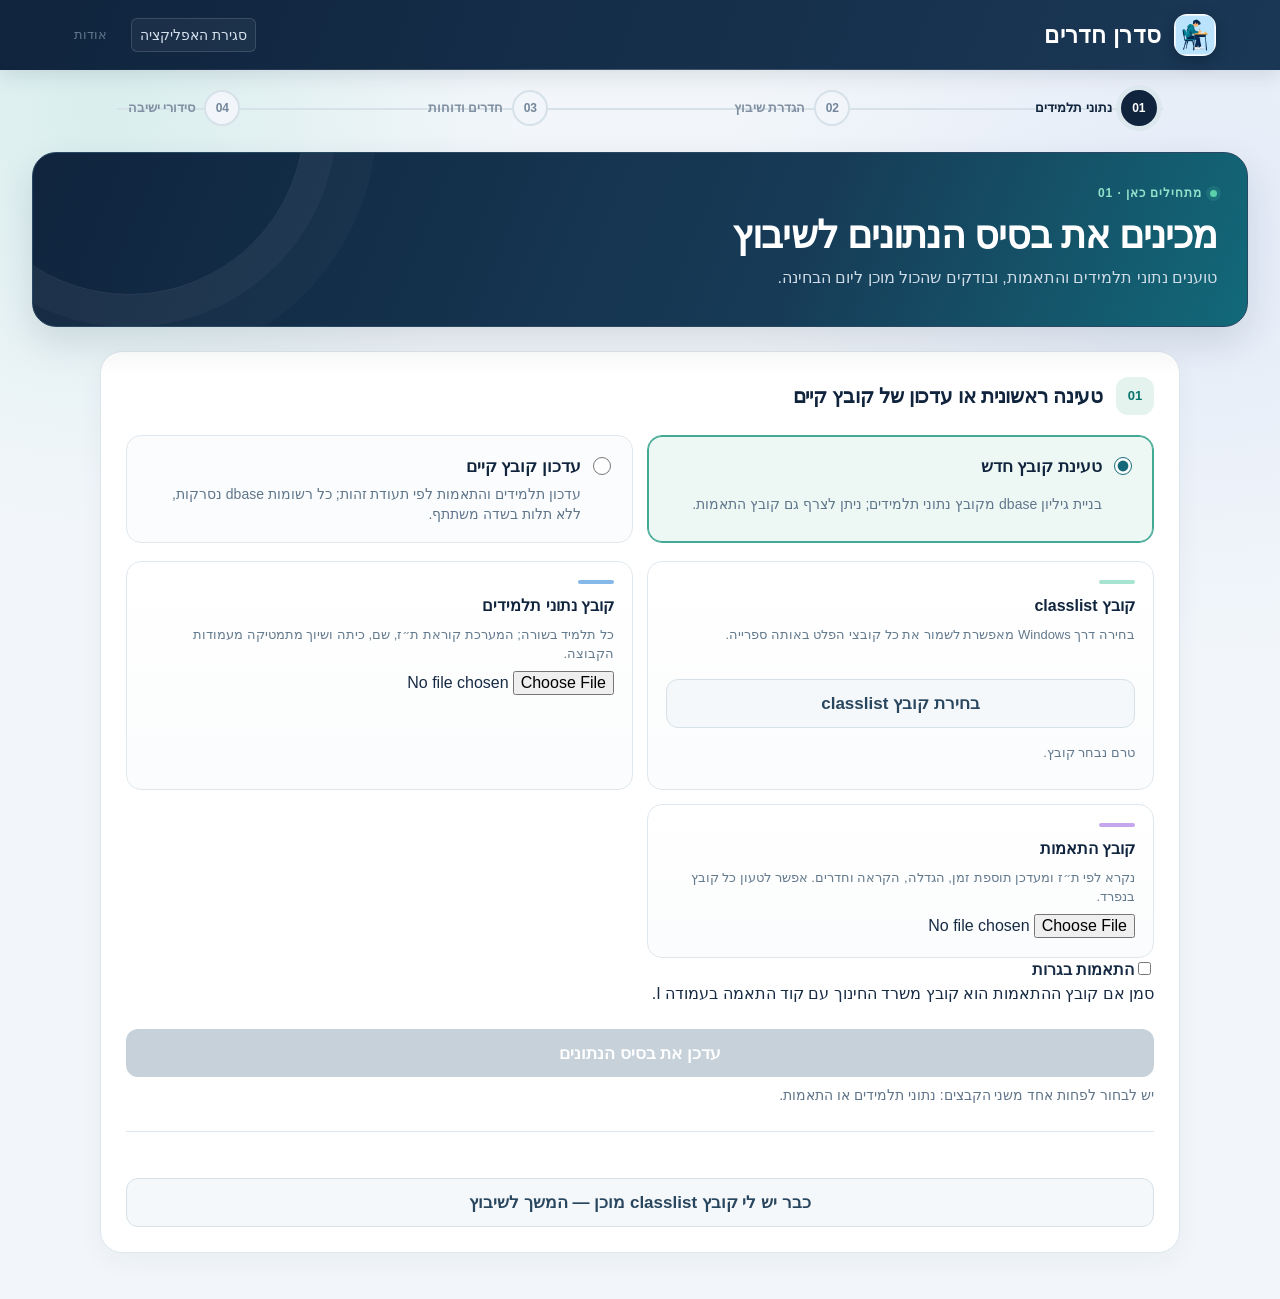
==== commit 251f5f8e: "Prepare version 32 Bagrut accommodations" ====
--- a/web/index.html
+++ b/web/index.html
@@ -40,6 +40,7 @@
         <label class="file-card"><b>קובץ נתוני תלמידים</b><span>כל תלמיד בשורה; המערכת קוראת ת״ז, שם, כיתה ושיוך מתמטיקה מעמודות הקבוצה.</span><input id="studentDataFile" type="file" accept=".xlsx,.xlsm"></label>
         <label class="file-card"><b>קובץ התאמות</b><span>נקרא לפי ת״ז ומעדכן תוספת זמן, הגדלה, הקראה וחדרים. אפשר לטעון כל קובץ בנפרד.</span><input id="accommodationDataFile" type="file" accept=".xlsx,.xlsm"></label>
       </div>
+      <label class="inline-option"><input id="bagrutAccommodation" type="checkbox"><span><b>התאמות בגרות</b><br>סמן אם קובץ ההתאמות הוא קובץ משרד החינוך עם קוד התאמה בעמודה I.</span></label>
       <div id="databaseError" class="error" role="alert" hidden></div>
       <button id="processDatabase" class="primary" disabled>עדכן את בסיס הנתונים</button>
       <p id="databaseStatus" class="note" role="status" aria-live="polite">יש לבחור לפחות אחד משני הקבצים: נתוני תלמידים או התאמות.</p>
@@ -67,10 +68,10 @@
           <form id="scheduleForm">
             <div class="schedule-wrap">
               <table class="schedule-table">
-                <thead><tr><th>נתון</th><th>3א</th><th>3 יחידות</th><th>4 יחידות</th><th>5 יחידות</th></tr></thead>
+                <thead><tr><th>נתון</th><th>מב״ר</th><th>3 יחידות</th><th>4 יחידות</th><th>5 יחידות</th></tr></thead>
                 <tbody>
-                  <tr class="schedule-input-row"><th>שעת התחלה</th><td><input id="start-3a" type="time" value="10:25" required aria-label="שעת התחלה 3א"></td><td><input id="start-3" type="time" value="08:45" required aria-label="שעת התחלה 3 יחידות"></td><td><input id="start-4" type="time" value="08:45" required aria-label="שעת התחלה 4 יחידות"></td><td><input id="start-5" type="time" value="10:35" required aria-label="שעת התחלה 5 יחידות"></td></tr>
-                  <tr class="schedule-input-row"><th>משך בדקות</th><td><input id="duration-3a" type="number" min="1" max="600" value="100" required aria-label="משך 3א"></td><td><input id="duration-3" type="number" min="1" max="600" value="100" required aria-label="משך 3 יחידות"></td><td><input id="duration-4" type="number" min="1" max="600" value="160" required aria-label="משך 4 יחידות"></td><td><input id="duration-5" type="number" min="1" max="600" value="130" required aria-label="משך 5 יחידות"></td></tr>
+                  <tr class="schedule-input-row"><th>שעת התחלה</th><td><input id="start-3a" type="time" value="09:45" required aria-label="שעת התחלה מב״ר"></td><td><input id="start-3" type="time" value="09:45" required aria-label="שעת התחלה 3 יחידות"></td><td><input id="start-4" type="time" value="09:45" required aria-label="שעת התחלה 4 יחידות"></td><td><input id="start-5" type="time" value="09:45" required aria-label="שעת התחלה 5 יחידות"></td></tr>
+                  <tr class="schedule-input-row"><th>משך בדקות</th><td><input id="duration-3a" type="number" min="1" max="600" value="100" required aria-label="משך מב״ר"></td><td><input id="duration-3" type="number" min="1" max="600" value="100" required aria-label="משך 3 יחידות"></td><td><input id="duration-4" type="number" min="1" max="600" value="160" required aria-label="משך 4 יחידות"></td><td><input id="duration-5" type="number" min="1" max="600" value="130" required aria-label="משך 5 יחידות"></td></tr>
                   <tr><th>סיום ללא תוספת</th><td id="end-3a-0">—</td><td id="end-3-0">—</td><td id="end-4-0">—</td><td id="end-5-0">—</td></tr>
                   <tr><th>תוספת 25%</th><td id="end-3a-25">—</td><td id="end-3-25">—</td><td id="end-4-25">—</td><td id="end-5-25">—</td></tr>
                   <tr><th>תוספת 33%</th><td id="end-3a-33">—</td><td id="end-3-33">—</td><td id="end-4-33">—</td><td id="end-5-33">—</td></tr>
@@ -98,9 +99,9 @@
           <div class="field"><label for="level">תלמידים מאותה רמת לימוד בחדר</label><input id="level" type="number" min="1" max="100" value="16" required></div>
           <div class="field"><label for="limit">מספר חדרים מרבי כולל</label><input id="limit" type="number" min="1" max="25" value="25" required></div>
           <div class="field select-field"><label for="singleDesk"><b>בודד בשולחן</b></label><select id="singleDesk"><option value="no" selected>לא</option><option value="yes">כן - מבחן מתכונת</option></select></div>
-          <div id="singleDeskInfo" class="info single-desk-info" hidden><b>מצב מבחן מתכונת</b><p>החדרים המיוחדים נשארים ללא שינוי. בשאר החדרים ישובצו עד 20 תלמידים, עם יעד של עד 10 מכל סוג יחידות והקלה עד 13 לצמצום חדרים ופיצולי מורים. לצורך הספירה 3 ו־3א נחשבים סוג אחד.</p></div>
+          <div id="singleDeskInfo" class="info single-desk-info" hidden><b>מצב מבחן מתכונת</b><p>החדרים המיוחדים נשארים ללא שינוי. בשאר החדרים ישובצו עד 20 תלמידים, עם יעד של עד 10 מכל סוג יחידות והקלה עד 13 לצמצום חדרים ופיצולי מורים. לצורך הספירה 3 ומב״ר נחשבים סוג אחד.</p></div>
           <p class="note">מכסת החריגה מחושבת מחדרים רגילים בלבד, בעיגול מטה. חדרי כיתות 7 והחדרים המיוחדים אינם נכללים.</p>
-          <details open><summary>כללים נוספים</summary><ul><li>עמודה L בלבד משמשת לסימון תלמידי חדר מצומצם; עמודה K נשמרת לשימוש עתידי.</li><li>לאחר טעינת הקובץ המערכת מציגה את מספר תלמידי החדר המצומצם ומבקשת לבחור חדר אחד או שניים.</li><li>בשני חדרים מצומצמים הפער יהיה עד 3 תלמידים; תלמידי 4/5 ירוכזו יחד ככל האפשר, ותלמידי 4/5 עם 33%/50% תוספת זמן יהיו באותו חדר.</li><li>תלמידי 4/5 עם 33%/50% תוספת זמן יוצגו לבחירת שיבוץ: הוספה למצומצם או ריכוז יחד ככל האפשר בחדרים אחרים.</li><li>חדר נפרד לפי עמודה M נשמר ללא שינוי ואינו דורש אישור נוסף.</li><li>במצב רגיל אין ערבוב 3 ו־3א בחדרים רגילים.</li><li>כל כיתת י7, יא7 או יב7 בחדר נפרד, בסוף החדרים הרגילים.</li><li>עד שני חדרים לקבוצת מורה ויחידות עם עד 32 תלמידים רגילים; עד שלושה לקבוצה גדולה יותר.</li><li>עד שלושה מורים עם קבוצות המפוצלות לשלושה חדרים.</li><li>במצב „בודד בשולחן” ניתן לשלב יותר משני סוגי יחידות בחדר, ו־3 עם 3א נספרים יחד.</li><li>השורות והמאקרו נשמרים. המאקרו אינו מורץ.</li></ul></details>
+          <details open><summary>כללים נוספים</summary><ul><li>עמודה L בלבד משמשת לסימון תלמידי חדר מצומצם; עמודה K נשמרת לשימוש עתידי.</li><li>לאחר טעינת הקובץ המערכת מציגה את מספר תלמידי החדר המצומצם ומבקשת לבחור חדר אחד או שניים.</li><li>בשני חדרים מצומצמים הפער יהיה עד 3 תלמידים; תלמידי 4/5 ירוכזו יחד ככל האפשר, ותלמידי 4/5 עם 33%/50% תוספת זמן יהיו באותו חדר.</li><li>תלמידי 4/5 עם 33%/50% תוספת זמן יוצגו לבחירת שיבוץ: הוספה למצומצם או ריכוז יחד ככל האפשר בחדרים אחרים.</li><li>חדר נפרד לפי עמודה M נשמר ללא שינוי ואינו דורש אישור נוסף.</li><li>במצב רגיל אין ערבוב 3 ומב״ר בחדרים רגילים.</li><li>כל כיתת י7, יא7 או יב7 בחדר נפרד, בסוף החדרים הרגילים.</li><li>עד שני חדרים לקבוצת מורה ויחידות עם עד 32 תלמידים רגילים; עד שלושה לקבוצה גדולה יותר.</li><li>עד שלושה מורים עם קבוצות המפוצלות לשלושה חדרים.</li><li>במצב „בודד בשולחן” ניתן לשלב יותר משני סוגי יחידות בחדר, ו־3 עם מב״ר נספרים יחד.</li></ul></details>
           <div id="special"></div>
         </form>
         <button id="run" class="primary" disabled>חשב שיבוץ</button>
@@ -183,7 +184,7 @@
     </div>
     <section class="panel seating-panel">
       <div class="step"><span>07</span><h2>הפקת סידורי הישיבה</h2></div>
-      <div class="info"><b>כללי הסידור</b><p>3 ו־3א נחשבים אותה רמה. תלמידים מאותה רמה אינם יושבים זה לצד זה, משני צדי מעבר או באלכסון. תלמיד המסומן 1 בעמודה N משובץ בשורה הקדמית. חדרים מיוחדים אינם נכללים.</p></div>
+      <div class="info"><b>כללי הסידור</b><p>3 ומב״ר נחשבים אותה רמה. תלמידים מאותה רמה אינם יושבים זה לצד זה, משני צדי מעבר או באלכסון. תלמיד המסומן 1 בעמודה N משובץ בשורה הקדמית. חדרים מיוחדים אינם נכללים.</p></div>
       <div id="seatingError" class="error" role="alert" hidden></div>
       <div class="wizard-actions"><button id="backToRoomMap" class="secondary">חזרה למספרי החדרים</button><button id="makeSeatingPlans" class="primary">הפק סידורי ישיבה</button></div>
       <p id="seatingStatus" class="note" role="status" aria-live="polite"></p>
@@ -194,7 +195,7 @@
     <div class="about-heading"><h2 id="aboutTitle">אודות סדרן חדרים</h2><button id="closeAbout" class="about-close" type="button" aria-label="סגירת חלון אודות" autofocus>×</button></div>
     <p>אפליקציה לשיבוץ חדרים לנבחנים ולהכנת קובצי הבחינה.</p>
     <dl class="about-details">
-      <div><dt>גרסה</dt><dd><b dir="ltr">28.0.0</b></dd></div>
+      <div><dt>גרסה</dt><dd><b dir="ltr">32.0.0</b></dd></div>
       <div><dt>נוצר על ידי</dt><dd>אסי וינברגר ואייל שיף</dd></div>
       <div><dt>מערכת הפעלה</dt><dd>Windows 10 / 11, ‏64 ביט</dd></div>
     </dl>
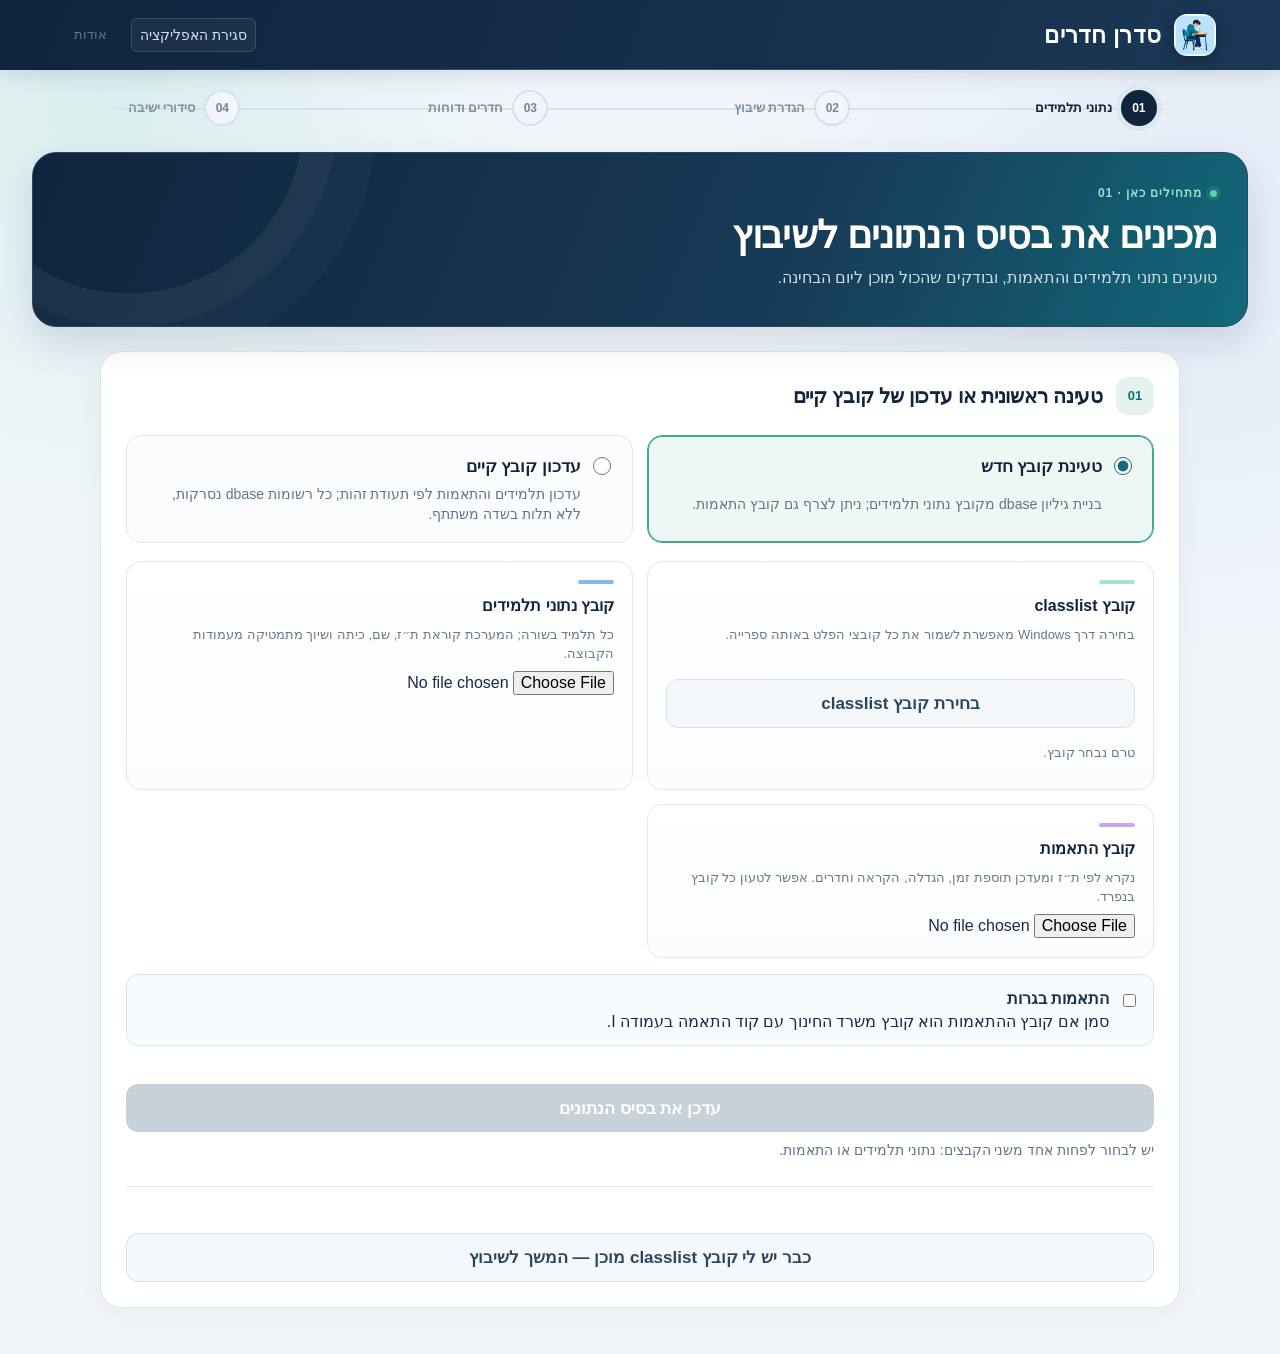
==== commit 6307d36f: "Prepare version 33 approval-header fix" ====
--- a/web/index.html
+++ b/web/index.html
@@ -195,7 +195,7 @@
     <div class="about-heading"><h2 id="aboutTitle">אודות סדרן חדרים</h2><button id="closeAbout" class="about-close" type="button" aria-label="סגירת חלון אודות" autofocus>×</button></div>
     <p>אפליקציה לשיבוץ חדרים לנבחנים ולהכנת קובצי הבחינה.</p>
     <dl class="about-details">
-      <div><dt>גרסה</dt><dd><b dir="ltr">32.0.0</b></dd></div>
+      <div><dt>גרסה</dt><dd><b dir="ltr">33.0.0</b></dd></div>
       <div><dt>נוצר על ידי</dt><dd>אסי וינברגר ואייל שיף</dd></div>
       <div><dt>מערכת הפעלה</dt><dd>Windows 10 / 11, ‏64 ביט</dd></div>
     </dl>
--- a/web/style.css
+++ b/web/style.css
@@ -71,3 +71,4 @@
 .about-details>div{display:flex;gap:16px;padding:5px 0}.about-details dt{min-width:108px;font-weight:bold}.about-details dd{margin:0}
 .about-dialog h3{font-size:16px;margin:18px 0 4px}.about-dialog p{font-size:15px}.about-dialog .note{font-size:13px;margin-top:18px}
 @media(max-width:480px){header{padding:14px 16px}.brand b{font-size:22px}.header-actions{gap:6px}.about-dialog{padding:18px}.about-details{padding:10px}.about-details dt{min-width:92px}}
+.inline-option{display:flex;align-items:flex-start;gap:10px;margin:16px 0;padding:12px 14px;border:1px solid #dbe5ed;border-radius:12px;background:#f8fbfd;cursor:pointer}.inline-option input{margin-top:7px;accent-color:#236b9a}.inline-option span{line-height:1.45}.inline-option b{color:#17324d}
